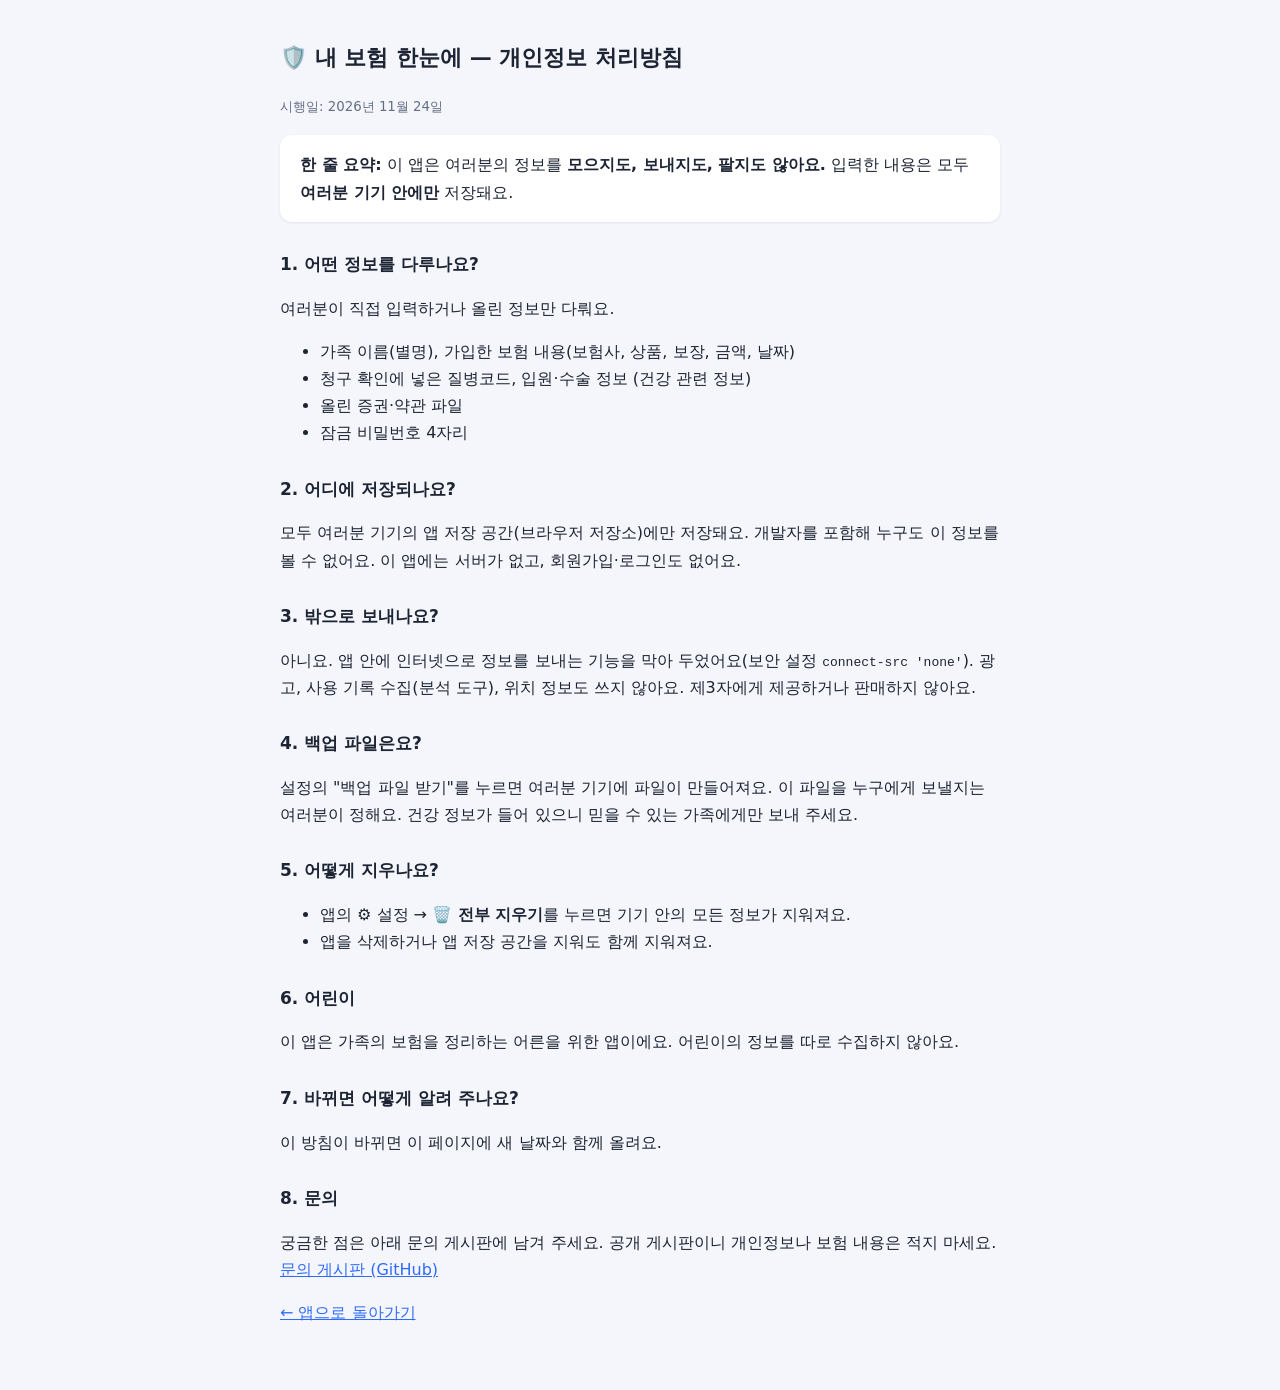
==== privacy.html @ a5aa4d89 "플레이스토어 준비: 오프라인 실행, 개인정보 처리방침, 앱 설명 Co-Authored-By: Claude Opus 5.5 <noreply@anthropic.com> Claude-S" ====
<!doctype html>
<html lang="ko">
<head>
  <meta charset="utf-8" />
  <meta name="viewport" content="width=device-width, initial-scale=1" />
  <meta http-equiv="Content-Security-Policy" content="default-src 'self'; style-src 'self' 'unsafe-inline'; img-src 'self'; connect-src 'none'; object-src 'none'; base-uri 'none'; form-action 'none'" />
  <title>개인정보 처리방침 - 내 보험 한눈에</title>
  <link rel="icon" type="image/svg+xml" href="icons/icon.svg" />
  <style>
    body { font-family: system-ui, -apple-system, "Apple SD Gothic Neo", "Malgun Gothic", sans-serif; background: #f4f6fb; color: #1d2433; margin: 0; line-height: 1.7; }
    main { max-width: 720px; margin: 0 auto; padding: 24px 16px 48px; }
    h1 { font-size: 22px; } h2 { font-size: 17px; margin-top: 28px; }
    .box { background: #fff; border-radius: 12px; padding: 16px 20px; box-shadow: 0 1px 3px rgba(0,0,0,.08); }
    small { color: #667085; }
    a { color: #2f6bff; }
  </style>
</head>
<body>
<main>
  <h1>🛡️ 내 보험 한눈에 — 개인정보 처리방침</h1>
  <p><small>시행일: 2026년 11월 24일</small></p>

  <div class="box">
    <b>한 줄 요약:</b> 이 앱은 여러분의 정보를 <b>모으지도, 보내지도, 팔지도 않아요.</b>
    입력한 내용은 모두 <b>여러분 기기 안에만</b> 저장돼요.
  </div>

  <h2>1. 어떤 정보를 다루나요?</h2>
  <p>여러분이 직접 입력하거나 올린 정보만 다뤄요.</p>
  <ul>
    <li>가족 이름(별명), 가입한 보험 내용(보험사, 상품, 보장, 금액, 날짜)</li>
    <li>청구 확인에 넣은 질병코드, 입원·수술 정보 (건강 관련 정보)</li>
    <li>올린 증권·약관 파일</li>
    <li>잠금 비밀번호 4자리</li>
  </ul>

  <h2>2. 어디에 저장되나요?</h2>
  <p>모두 여러분 기기의 앱 저장 공간(브라우저 저장소)에만 저장돼요. 개발자를 포함해 누구도 이 정보를 볼 수 없어요.
    이 앱에는 서버가 없고, 회원가입·로그인도 없어요.</p>

  <h2>3. 밖으로 보내나요?</h2>
  <p>아니요. 앱 안에 인터넷으로 정보를 보내는 기능을 막아 두었어요(보안 설정 <code>connect-src 'none'</code>).
    광고, 사용 기록 수집(분석 도구), 위치 정보도 쓰지 않아요. 제3자에게 제공하거나 판매하지 않아요.</p>

  <h2>4. 백업 파일은요?</h2>
  <p>설정의 "백업 파일 받기"를 누르면 여러분 기기에 파일이 만들어져요. 이 파일을 누구에게 보낼지는 여러분이 정해요.
    건강 정보가 들어 있으니 믿을 수 있는 가족에게만 보내 주세요.</p>

  <h2>5. 어떻게 지우나요?</h2>
  <ul>
    <li>앱의 ⚙️ 설정 → <b>🗑️ 전부 지우기</b>를 누르면 기기 안의 모든 정보가 지워져요.</li>
    <li>앱을 삭제하거나 앱 저장 공간을 지워도 함께 지워져요.</li>
  </ul>

  <h2>6. 어린이</h2>
  <p>이 앱은 가족의 보험을 정리하는 어른을 위한 앱이에요. 어린이의 정보를 따로 수집하지 않아요.</p>

  <h2>7. 바뀌면 어떻게 알려 주나요?</h2>
  <p>이 방침이 바뀌면 이 페이지에 새 날짜와 함께 올려요.</p>

  <h2>8. 문의</h2>
  <p>궁금한 점은 아래 문의 게시판에 남겨 주세요. 공개 게시판이니 개인정보나 보험 내용은 적지 마세요.<br />
    <a href="https://github.com/cus120242-coder/my-insurance-app/issues">문의 게시판 (GitHub)</a></p>

  <p><a href="./index.html">← 앱으로 돌아가기</a></p>
</main>
</body>
</html>
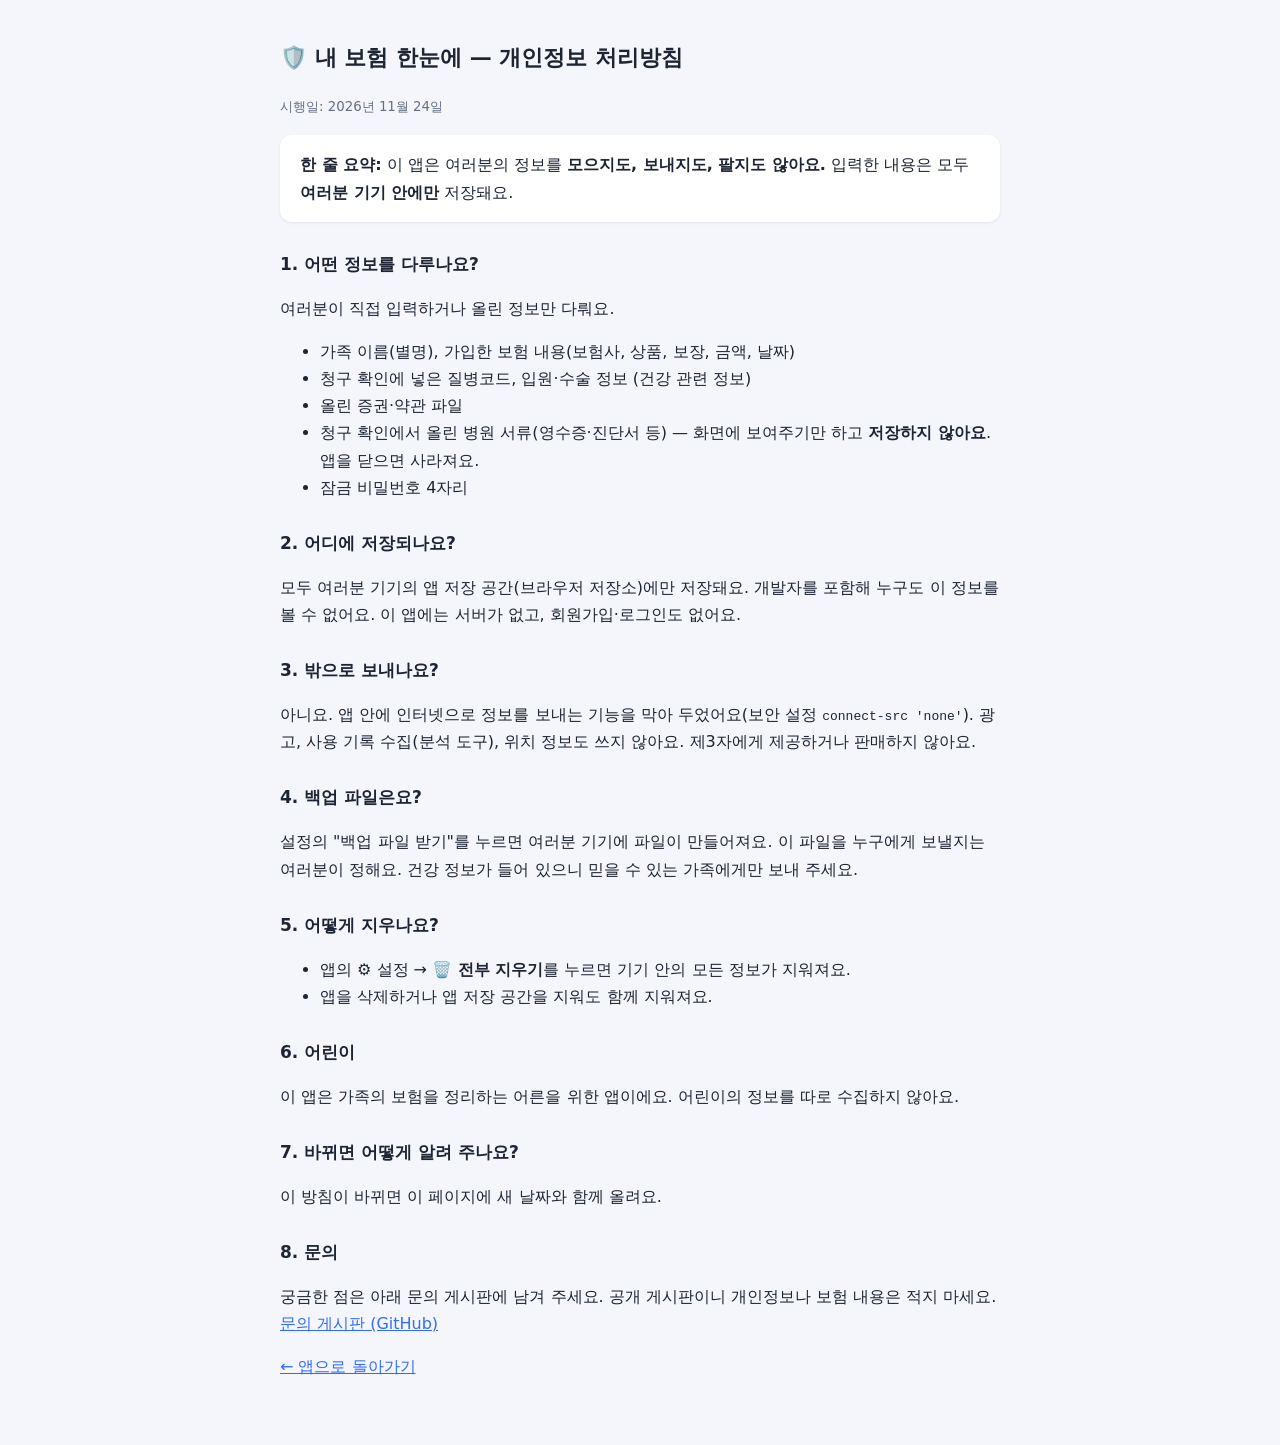
==== commit a04a3692: "청구 확인: 병원 서류 올려 보기 + 어느 보험사에 청구할지 회사별로 보여주기 Co-Authored-By: Claude Opus 5.5 <noreply@anthropic.com> " ====
--- a/privacy.html
+++ b/privacy.html
@@ -4,6 +4,7 @@
   <meta charset="utf-8" />
   <meta name="viewport" content="width=device-width, initial-scale=1" />
   <meta http-equiv="Content-Security-Policy" content="default-src 'self'; style-src 'self' 'unsafe-inline'; img-src 'self'; connect-src 'none'; object-src 'none'; base-uri 'none'; form-action 'none'" />
+  <meta name="color-scheme" content="light" />
   <title>개인정보 처리방침 - 내 보험 한눈에</title>
   <link rel="icon" type="image/svg+xml" href="icons/icon.svg" />
   <style>
@@ -31,6 +32,7 @@
     <li>가족 이름(별명), 가입한 보험 내용(보험사, 상품, 보장, 금액, 날짜)</li>
     <li>청구 확인에 넣은 질병코드, 입원·수술 정보 (건강 관련 정보)</li>
     <li>올린 증권·약관 파일</li>
+    <li>청구 확인에서 올린 병원 서류(영수증·진단서 등) — 화면에 보여주기만 하고 <b>저장하지 않아요</b>. 앱을 닫으면 사라져요.</li>
     <li>잠금 비밀번호 4자리</li>
   </ul>
 
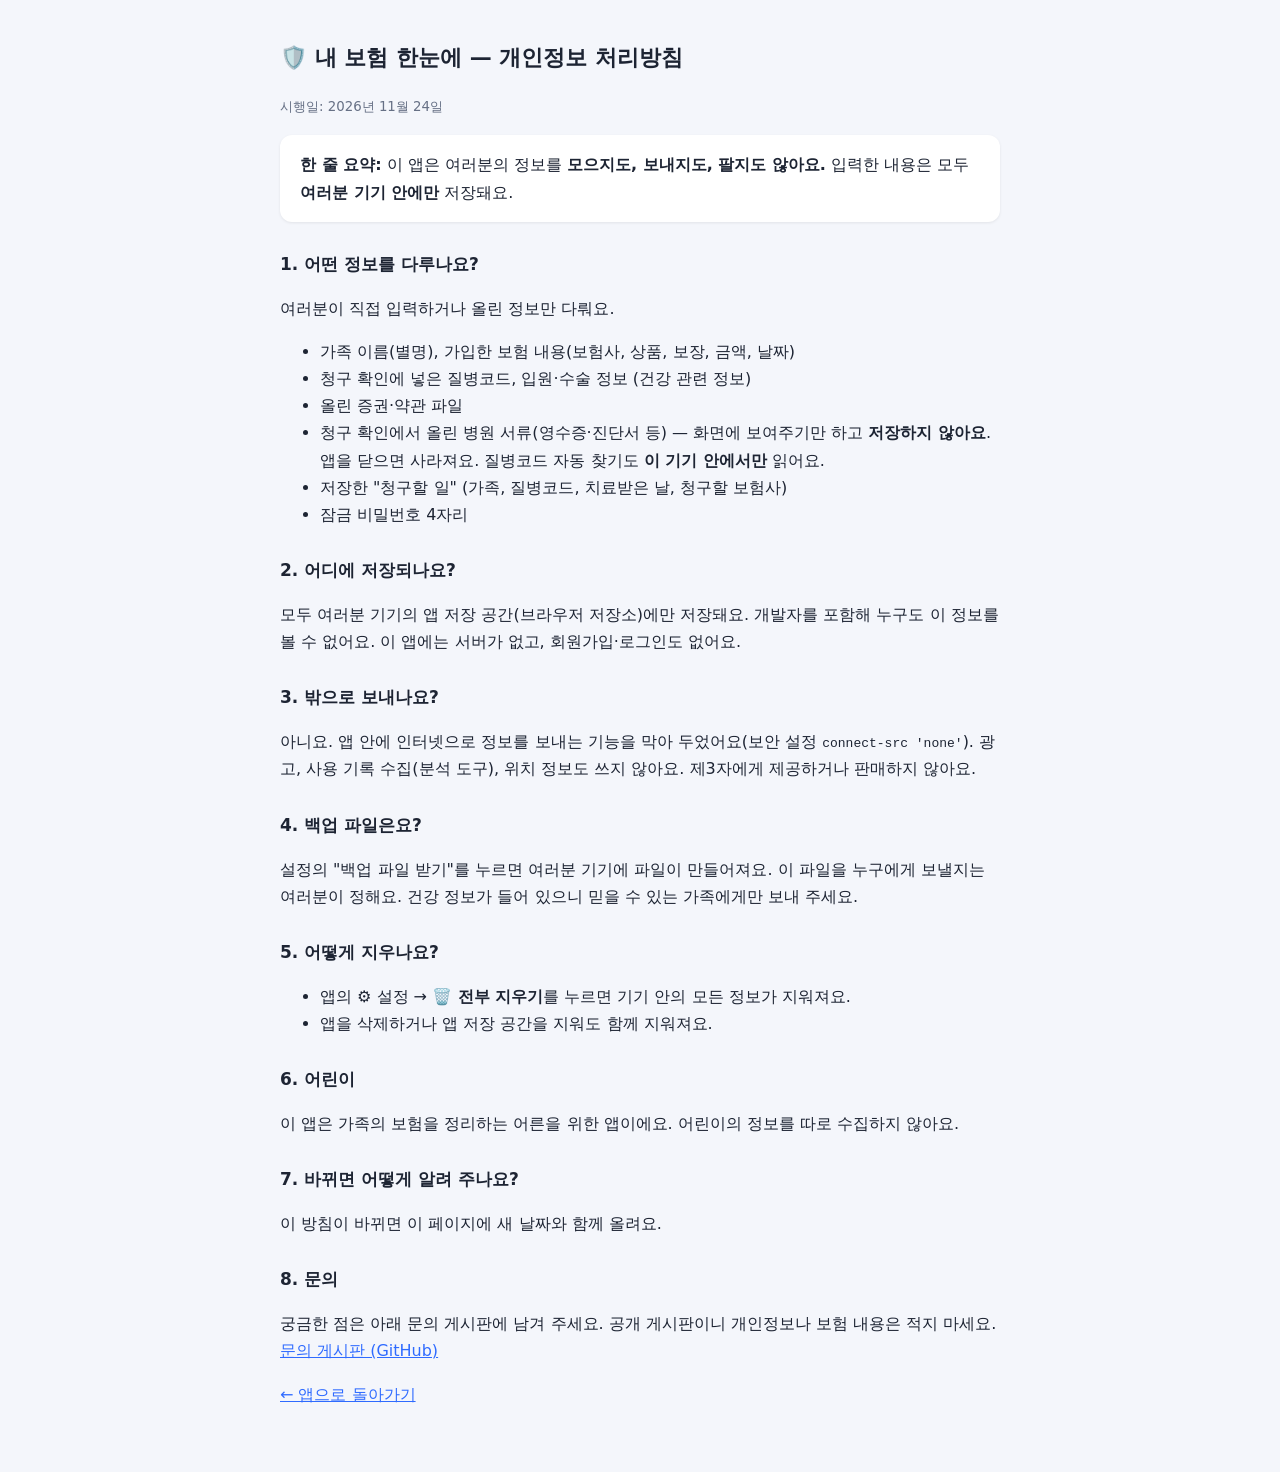
==== commit 1ee4487d: "청구 확인: 사진에서 질병코드 자동 찾기(기기 안에서만) + 청구할 일 저장과 3년 마감 알림 Co-Authored-By: Claude Opus 5.5 <noreply@anthro" ====
--- a/privacy.html
+++ b/privacy.html
@@ -32,7 +32,8 @@
     <li>가족 이름(별명), 가입한 보험 내용(보험사, 상품, 보장, 금액, 날짜)</li>
     <li>청구 확인에 넣은 질병코드, 입원·수술 정보 (건강 관련 정보)</li>
     <li>올린 증권·약관 파일</li>
-    <li>청구 확인에서 올린 병원 서류(영수증·진단서 등) — 화면에 보여주기만 하고 <b>저장하지 않아요</b>. 앱을 닫으면 사라져요.</li>
+    <li>청구 확인에서 올린 병원 서류(영수증·진단서 등) — 화면에 보여주기만 하고 <b>저장하지 않아요</b>. 앱을 닫으면 사라져요. 질병코드 자동 찾기도 <b>이 기기 안에서만</b> 읽어요.</li>
+    <li>저장한 "청구할 일" (가족, 질병코드, 치료받은 날, 청구할 보험사)</li>
     <li>잠금 비밀번호 4자리</li>
   </ul>
 
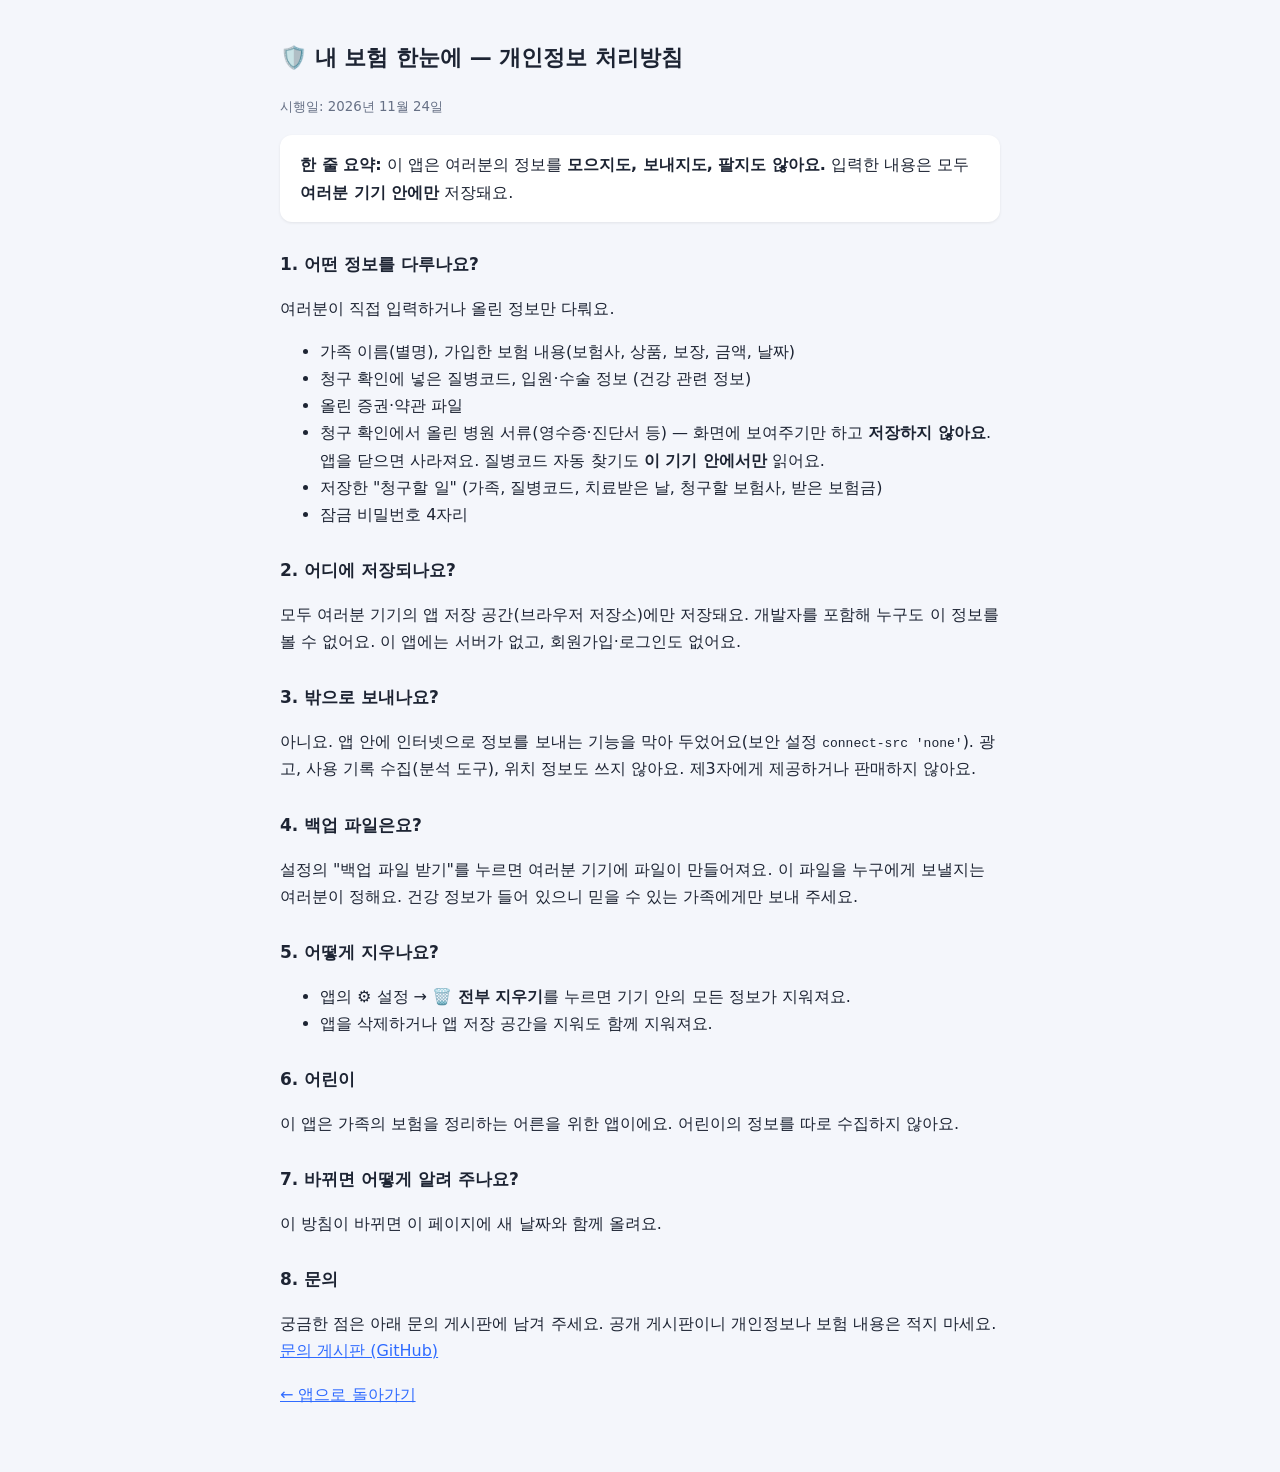
==== commit 110d021b: "갱신·만기 알림, 가족 보장 빈칸 표, 받은 보험금 기록 Co-Authored-By: Claude Opus 5.5 <noreply@anthropic.com> Claude-Sessi" ====
--- a/privacy.html
+++ b/privacy.html
@@ -33,7 +33,7 @@
     <li>청구 확인에 넣은 질병코드, 입원·수술 정보 (건강 관련 정보)</li>
     <li>올린 증권·약관 파일</li>
     <li>청구 확인에서 올린 병원 서류(영수증·진단서 등) — 화면에 보여주기만 하고 <b>저장하지 않아요</b>. 앱을 닫으면 사라져요. 질병코드 자동 찾기도 <b>이 기기 안에서만</b> 읽어요.</li>
-    <li>저장한 "청구할 일" (가족, 질병코드, 치료받은 날, 청구할 보험사)</li>
+    <li>저장한 "청구할 일" (가족, 질병코드, 치료받은 날, 청구할 보험사, 받은 보험금)</li>
     <li>잠금 비밀번호 4자리</li>
   </ul>
 
